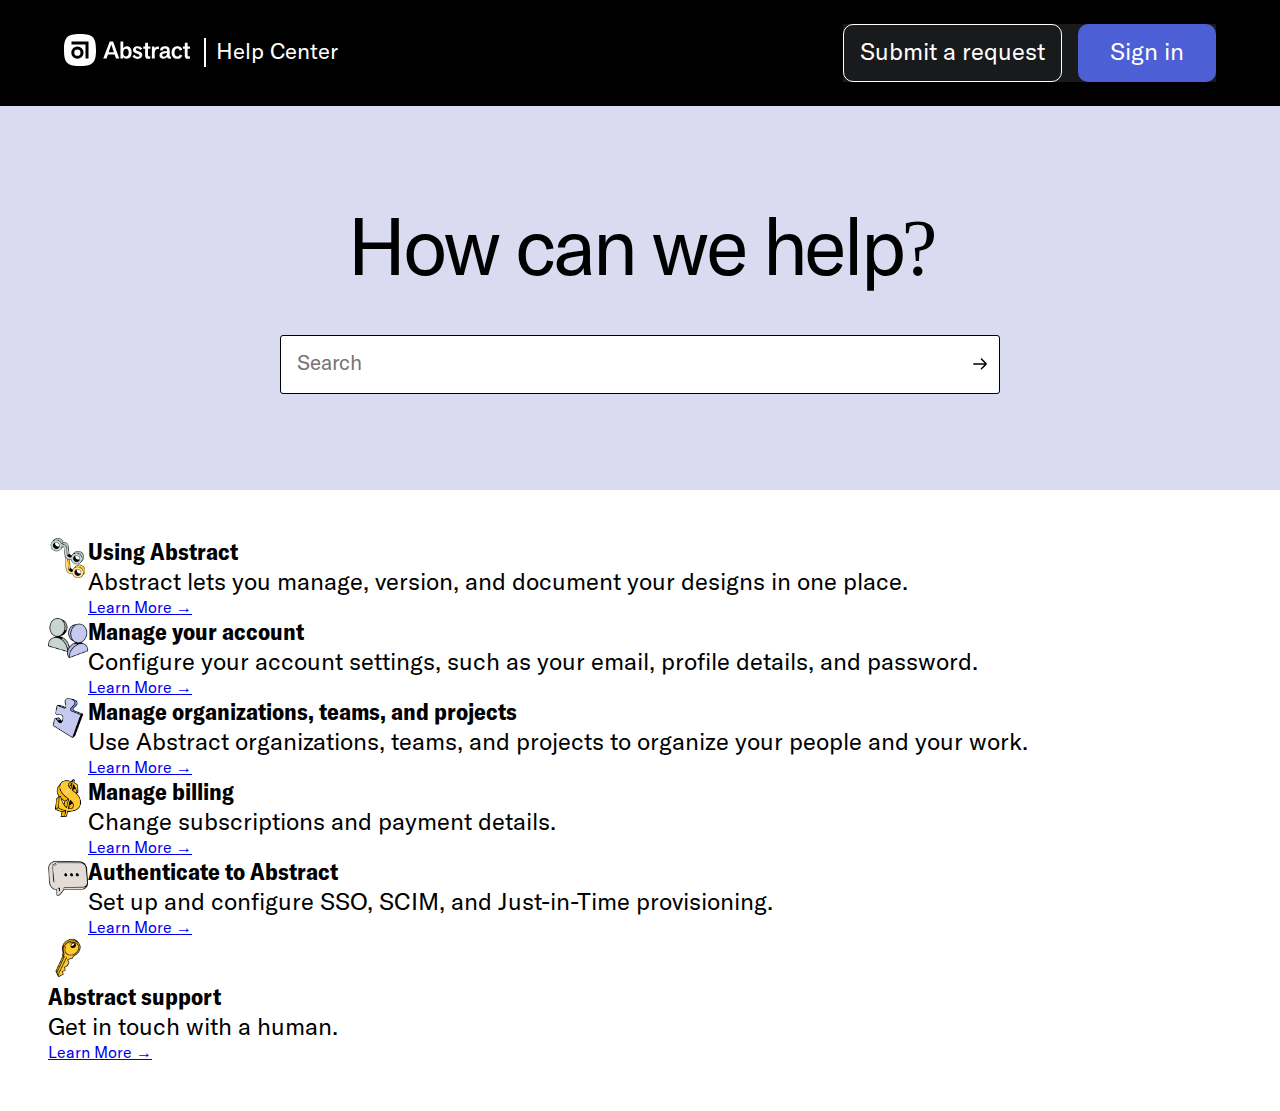
==== Abstract/index.html @ f52b9793 "adding Abstract" ====
<!DOCTYPE html>
<html lang="en">
<head>
    <meta charset="UTF-8">
    <meta http-equiv="X-UA-Compatible" content="IE=edge">
    <meta name="viewport" content="width=device-width, initial-scale=1.0">
    <title>Document</title>
    <link rel="stylesheet" href="https://cdnjs.cloudflare.com/ajax/libs/font-awesome/6.4.0/css/all.min.css" integrity="sha512-iecdLmaskl7CVkqkXNQ/ZH/XLlvWZOJyj7Yy7tcenmpD1ypASozpmT/E0iPtmFIB46ZmdtAc9eNBvH0H/ZpiBw==" crossorigin="anonymous" referrerpolicy="no-referrer" />
    <link rel="stylesheet" href="style.css">
    <script src="script.js" defer></script>
</head>
<body>
    <div class="page">
        <header>
            <div class="page-name">
                <a href="#">
                    <svg class="abstract-logo logo" viewBox="0 0 200 51" preserveAspectRatio="xMinYMid slice">
                        <g class="abstract-logo-mark">
                            <path d="M25.41 0C5.08 0 0 5.08 0 25.41s5.08 25.41 25.41 25.41 25.41-5.08 25.41-25.41S45.74 0 25.41 0zm-4.17 39.31A9.73 9.73 0 1 1 31 29.58a9.75 9.75 0 0 1-9.76 9.73zm17.67-.4h-4.77V16.67H11.91v-4.76h27z"></path>
                            <circle cx="21.24" cy="29.58" r="4.96"></circle>
                        </g>
                        <g class="abstract-logo-wordmark">
                            <path class="abstract-logo-letter-1" d="M70.9 28.81c2.37-6.59 3.32-9.26 4.19-12 1.26 3.92 2.56 7.58 4.08 12zM72.54 12L62.33 38.91h5.22l2.17-6.29h10.63l2.13 6.29h5.26L77.91 12z"></path>
                            <path class="abstract-logo-letter-2" d="M98.43 35.56c-2.82 0-4.46-2.33-4.46-6.37 0-3.62 1.91-5.9 4.61-5.9 2.55 0 4.12 2.32 4.12 6.13 0 4-1.64 6.14-4.27 6.14m-4.34-13.07V12h-4.46v26.9h4.27v-2.47a6.31 6.31 0 0 0 5.63 2.86c4.69 0 7.81-3.66 7.81-9.87s-2.85-9.87-7.31-9.87a7.3 7.3 0 0 0-5.94 2.94z"></path>
                            <path class="abstract-logo-letter-3" d="M116.71 22.8a4.77 4.77 0 0 1 4.29 2.67l3.32-2.25a8.44 8.44 0 0 0-7.48-3.82c-4.69 0-7.36 2.75-7.36 5.73s1.87 4.61 4.81 5.53l2 .65c2.86.91 3.51 1.45 3.51 2.71s-1.07 2-3 2a5.34 5.34 0 0 1-4.84-3.09l-3.47 2.29a9.35 9.35 0 0 0 8.12 4.27c4.73 0 7.67-2.56 7.67-6.07 0-3-1.91-4.61-5.26-5.68l-2-.61c-2.44-.76-3-1.3-3-2.44s.92-1.87 2.82-1.87"></path>
                            <path class="abstract-logo-letter-4" d="M133.3 23.52h3.7V20h-3.7v-6.2h-4.44l-.08 6.2h-3v3.57h3v10.4a5.92 5.92 0 0 0 1.07 4c.77.92 2 1.38 3.9 1.38a13.24 13.24 0 0 0 3.32-.43v-3.59a5.51 5.51 0 0 1-1.83.35c-1.38 0-1.94-.69-1.94-2.64z"></path>
                            <path class="abstract-logo-letter-5" d="M143.77 20h-4.27v19h4.5v-8.88a7.63 7.63 0 0 1 1-4.36 4.43 4.43 0 0 1 4-1.89 6.15 6.15 0 0 1 1.64.25V20a5.3 5.3 0 0 0-1.64-.3 5.44 5.44 0 0 0-5.26 3.18z"></path>
                            <path class="abstract-logo-letter-6" d="M163.54 30.93a5.57 5.57 0 0 1-.84 3 4.61 4.61 0 0 1-4 2c-2 0-2.9-1-2.9-2.4a2.34 2.34 0 0 1 1.64-2.33 18.72 18.72 0 0 1 6.07-1.15zm4.25-4c0-3-.4-4.54-1.58-5.65s-3.09-1.83-5.69-1.83c-4.85 0-7.91 2.29-8.21 6.42l4.28.38c.23-2.1 1.26-3.29 3.59-3.29a3.65 3.65 0 0 1 2.63.81 3 3 0 0 1 .73 2.29v1c-3 .19-6.68.72-8.55 1.56a5.25 5.25 0 0 0-3.48 5.08c0 3.4 2.45 5.57 5.92 5.57a7.63 7.63 0 0 0 6.22-2.71c.41 1.9 1.75 2.61 4.14 2.61a6.21 6.21 0 0 0 2-.31V36c-1.73.31-2-.7-2-2.18z"></path>
                            <path class="abstract-logo-letter-7" d="M175.35 29.31c0-4.23 2-6.17 4.57-6.17 1.8 0 3.17.84 3.7 3.35l4-1.37A7.33 7.33 0 0 0 180 19.4c-5.69 0-9.27 3.78-9.27 10s3.51 10.06 9 10.06c4.31 0 6.83-2.28 7.93-5.45l-4-1.37a3.51 3.51 0 0 1-3.7 3.09c-2.86-.01-4.61-2.22-4.61-6.42z"></path>
                            <path class="abstract-logo-letter-8" d="M196.23 23.52h3.67V20h-3.67v-6.2h-4.44l-.08 6.2h-3v3.57h3v10.4a5.92 5.92 0 0 0 1.07 4c.77.92 2 1.38 3.9 1.38a13.24 13.24 0 0 0 3.32-.43v-3.59a5.51 5.51 0 0 1-1.83.35c-1.38 0-1.94-.69-1.94-2.64z"></path>
                        </g>
                    </svg>
                </a>
                <a href="#">Help Center</a>
            </div>
            <div class="page-menu">
                <i class="fa-solid fa-magnifying-glass"></i>
                <i class="fa-solid fa-bars"></i>
            </div>
            <div class="page-button-container page-button-active">
                <div class="page-button">
                    <button>Submit a request</button>
                    <button>Sign in</button>
                </div>
            </div>
        </header>

        <main>
            <section>
                <div class="section-container">
                    <h1>How can we help?</h1>
                    <label >
                        <input type="text" placeholder="Search">
                    </label>
                </div>
            </section>
            <div class="function-container">
                <div class="function-item">
                    <img src="assets/images/image_1.png" alt="">
                    <div class="function-item-description">
                        <h2>Using Abstract</h2>
                        <p>Abstract lets you manage, version, and document your designs in one place.</p>
                        <a href="#">Learn More →</a>
                    </div>
                </div>
                <div class="function-item">
                    <img src="assets/images/image_2.png" alt="">
                    <div class="function-item-description">
                        <h2>Manage your account</h2>
                        <p>Configure your account settings, such as your email, profile details, and password.</p>
                        <a href="#">Learn More →</a>
                    </div>
                </div>
                <div class="function-item">
                    <img src="assets/images/image_3.png" alt="">
                    <div class="function-item-description">
                        <h2>Manage organizations, teams, and projects</h2>
                        <p>Use Abstract organizations, teams, and projects to organize your people and your work.</p>
                        <a href="#">Learn More →</a>
                    </div>
                </div>
                <div class="function-item">
                    <img src="assets/images/image_4.png" alt="">
                    <div class="function-item-description">
                        <h2>Manage billing</h2>
                        <p>Change subscriptions and payment details.</p>
                        <a href="#">Learn More →</a>
                    </div>
                </div>
                <div class="function-item">
                    <img src="assets/images/image_5.png" alt="">
                    <div class="function-item-description">
                        <h2>Authenticate to Abstract</h2>
                        <p>Set up and configure SSO, SCIM, and Just-in-Time provisioning.</p>
                        <a href="#">Learn More →</a>
                    </div>
                </div>
                <div>
                    <img src="assets/images/image_6.png" alt="">
                    <div class="function-item-description">
                        <h2>Abstract support</h2>
                        <p>Get in touch with a human.</p>
                        <a href="#">Learn More →</a>
                    </div>
                </div>
            </div>
        </main>
        <!-- <footer>
            <h3>Abstract</h3>
            <ul>
                <li><a href="#">Start Trial</a></li>
                <li><a href="#">Pricing</a></li>
                <li><a href="#">Download</a></li>
            </ul>

            <h3>Resources</h3>
            <ul>
                <li><a href="">Blog</a></li>
                <li><a href="">Help Center</a></li>
                <li><a href="">Release Notes</a></li>
                <li><a href="">Status</a></li>
            </ul>

            <h3>Community</h3>
            <ul>
                <li><a href="">Twitter</a></li>
                <li><a href="">LinkedIn</a></li>
                <li><a href="">Facebook</a></li>
                <li><a href="">Dribbble</a></li>
                <li><a href="">Podcast</a></li>
            </ul>

            <h3>Company</h3>
            <ul>
                <li><a href="">About Us</a></li>
                <li><a href="">Careers</a></li>
                <li><a href="">Legal</a></li>
            </ul>
            <h4>Contact Us</h3>
            <a href="#">info@abstract.com</a>

            <svg class="abstract-logo-footer" xmlns="http://www.w3.org/2000/svg" viewBox="0 0 200 51" preserveAspectRatio="xMinYMid slice">
                <g class="abstract-logo-mark-footer" fill="#fff">
                    <path d="M25.41 0C5.08 0 0 5.08 0 25.41s5.08 25.41 25.41 25.41 25.41-5.08 25.41-25.41S45.74 0 25.41 0zm-4.17 39.31A9.73 9.73 0 1 1 31 29.58a9.75 9.75 0 0 1-9.76 9.73zm17.67-.4h-4.77V16.67H11.91v-4.76h27z"></path>
                    <circle cx="21.24" cy="29.58" r="4.96"></circle>
                </g>
            </svg>
            <p>© Copyright 2023 Abstract Studio Design, Inc. All rights reserved</p>
        </footer> -->
    </div>
    <!--

 -->
</body>
</html>
---- Abstract/style.css ----
/* Custom variables */
:root {
    --section-bg-color:#DADBF1;
    --button-color_1:#191a1b;;
    --button-color_2:#4C5FD5;
    --black-color:#000000;
    --blue-color:blue;
    --white-color:#ffffff;
    --header-open-color:#191a1b;
    --header-open-border-color:rgba(255,255,255,.5);
    --font-weight-bold:700;
    --font-weight-regular:400;
    --font-weight-light:300;
}

/* Font set up */
@font-face {
    font-family: GT-America;
    src: url("assets/fonts/GT-America-Condensed-Bold-Trial.otf") format("opentype");
    font-weight: 700;
}
@font-face {
    font-family: GT-America;
    src: url("assets/fonts/GT-America-Standard-Regular-Trial.otf") format("opentype");
    font-weight: 400;
}
@font-face {
    font-family: GT-America;
    src: url("assets/fonts/GT-America-Standard-Light-Trial.otf") format("opentype");
    font-weight: 300;
}

/* Css reset */
*, *::before, *::after {
    box-sizing: border-box;
}
* {
    margin: 0;
}
input, button, textarea, select {
    font: inherit;
}

/* body setup */
body {
    font-family: 'GT-America';
    font-size: 1rem;
}

/* header styling */
header {
    background: var(--black-color);
    display: flex;
    align-items: center;
    justify-content: space-between;
    padding: 1.5rem 1rem;

}
.page-name a{
    display: inline-block;
    vertical-align: middle;
    color: var(--white-color);
    text-decoration: none;
}
.page-name a:first-child{
    padding-right:10px;
}
.page-name a:last-child{
    font-size:1.4rem;
    padding-left:10px;
    border-left: 2px solid var(--white-color);
}
.page-name .abstract-logo{
    fill: var(--white-color);
    width: 7.875rem;
}

.page-menu {
    color:var(--white-color);
    font-size:1.3rem;
}

.page-menu i:first-child{
    margin-right:.5rem;
}
.page-button-container{
    position:absolute;
    top:69.125px;
    left:0;
    width:100%;
    height: 13rem;
    border-top:1px solid var(--header-open-border-color);
    background:var(--header-open-color);
    display:flex;
    justify-content: center;
    align-items:center;
}
.page-button-active{
    display:none;
}
.page-button {
    display:flex;
    flex-direction: column;
    width: 40%;
}
.page-button button{
    background:none;
    color:var(--white-color);
    font-size:1.3rem;
    outline: none;
    border:none;
    font-size: 1.5rem;
}
.page-button button:first-child{
    padding-bottom: 1rem;
    border-bottom:1px solid var(--header-open-border-color);
}
.page-button button:last-child{
    padding-top: 1rem;
}

@media screen and (min-width:48rem){
    header {
        padding: 1.5rem 4rem;
    }
}

@media screen and (min-width:75rem){
    .page-menu{
        display:none;
    }
    .page-button-container{
        display:inline-block;
        position:static;
        border-top:none;
        width:auto;
        height:auto;
    }
    .page-button {
        flex-direction: row;
        width:auto;
        gap:1rem;
    }
    .page-button button {
        border-radius: 10px;
        font-size:1.5rem;
    }
    .page-button button:first-child {
        padding: .8rem 1rem;
        border: 1px solid white;
    }
    .page-button button:last-child {
        padding: .8rem 2rem;
        background-color:var(--button-color_2);
    }
}
/*section styling*/
section{
    padding: 6rem 0;
    background-color:var(--section-bg-color);
}
.section-container{
    margin:0 auto;
    text-align: center;
    width: 91vw;
    max-width: 45rem;
}

.section-container h1{
    font-size: 2.4rem;
    font-weight: var(--font-weight-regular);
    letter-spacing: -4px;
    margin-bottom: 2rem;
}
.section-container label{
    display:inline-block;
    width:100%;
    position:relative;
}

.section-container label:before{
    content:"";
    background-image:url("assets/images/search-arrow.svg");
    width:20px;
    height:20px;
    background-size:cover;
    position:absolute;
    top:45%;
    right:0;
    transform:translate(-50%,-50%);
}

.section-container input{
    width:100%;
    padding:1rem;
    outline:none;
    border:1px solid var(--black-color);
    border-radius:3px;
    font-size:1.3rem;
}

.section-container input:focus{
    border:1px solid var(--blue-color);
}

@media screen and (min-width:31rem){
    .section-container h1{
        font-size:4rem;
    }
}

@media screen and (min-width:48rem){
    .section-container h1{
        font-size:5rem;
    }
}

/*function styling*/
.function-container{
    display:grid;
    grid-template-columns: 1fr;
    padding:3rem;
}

.function-container img{
    width: 40px;
    height: 40px;
}

.function-item {
    display:flex;
}

/*footer styling */
footer{
    background-color: var(--black-color);
}

.abstract-logo-footer{
    width:100px;
}

/*  */

h2{
    font-weight:700;
}

p{
    font-weight:400;
    font-size: 1.5rem;
}
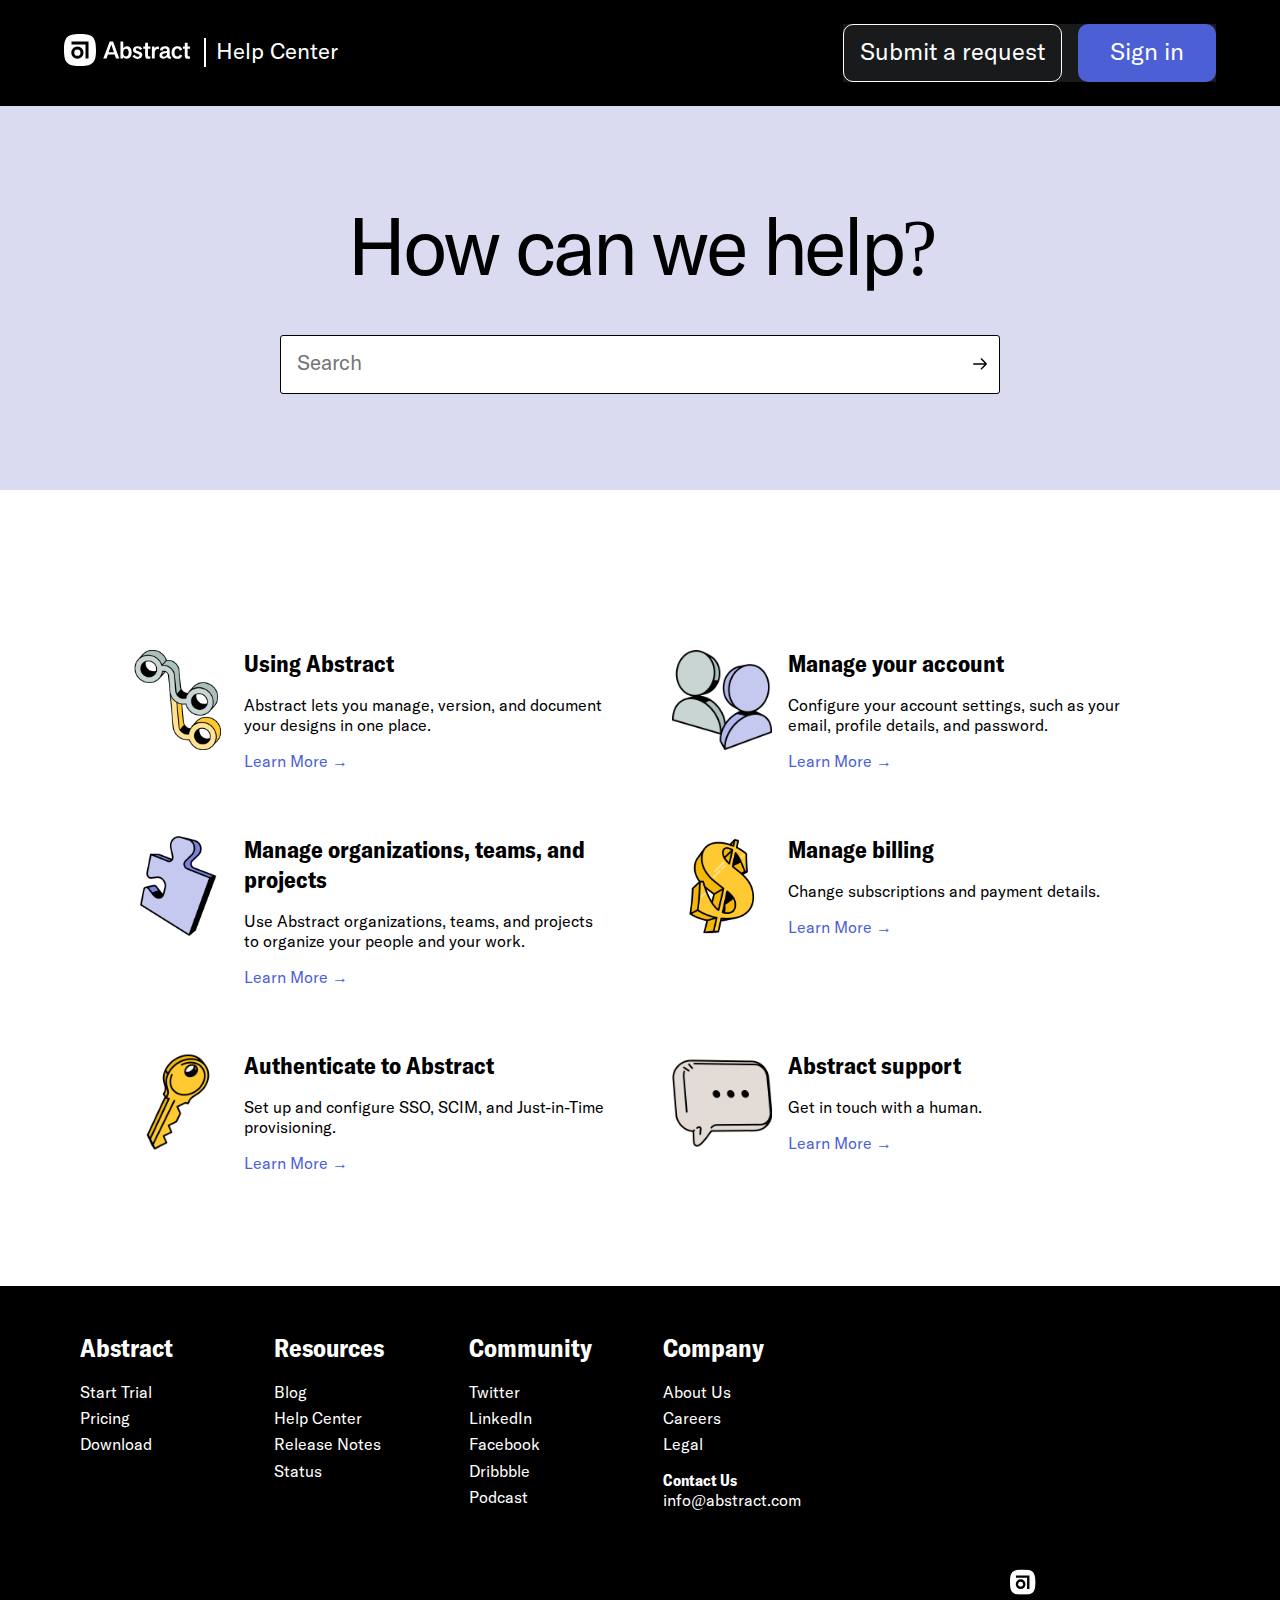
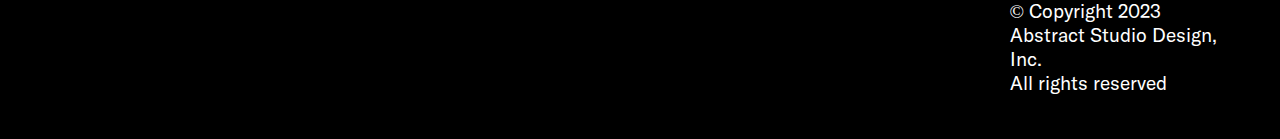
==== commit fc09b83d: "abstract finished" ====
--- a/Abstract/index.html
+++ b/Abstract/index.html
@@ -88,15 +88,15 @@
                     </div>
                 </div>
                 <div class="function-item">
-                    <img src="assets/images/image_5.png" alt="">
+                    <img src="assets/images/image_6.png" alt="">
                     <div class="function-item-description">
                         <h2>Authenticate to Abstract</h2>
                         <p>Set up and configure SSO, SCIM, and Just-in-Time provisioning.</p>
                         <a href="#">Learn More →</a>
                     </div>
                 </div>
-                <div>
-                    <img src="assets/images/image_6.png" alt="">
+                <div class="function-item">
+                    <img src="assets/images/image_5.png" alt="">
                     <div class="function-item-description">
                         <h2>Abstract support</h2>
                         <p>Get in touch with a human.</p>
@@ -105,51 +105,63 @@
                 </div>
             </div>
         </main>
-        <!-- <footer>
-            <h3>Abstract</h3>
-            <ul>
-                <li><a href="#">Start Trial</a></li>
-                <li><a href="#">Pricing</a></li>
-                <li><a href="#">Download</a></li>
-            </ul>
-
-            <h3>Resources</h3>
-            <ul>
-                <li><a href="">Blog</a></li>
-                <li><a href="">Help Center</a></li>
-                <li><a href="">Release Notes</a></li>
-                <li><a href="">Status</a></li>
-            </ul>
-
-            <h3>Community</h3>
-            <ul>
-                <li><a href="">Twitter</a></li>
-                <li><a href="">LinkedIn</a></li>
-                <li><a href="">Facebook</a></li>
-                <li><a href="">Dribbble</a></li>
-                <li><a href="">Podcast</a></li>
-            </ul>
-
-            <h3>Company</h3>
-            <ul>
-                <li><a href="">About Us</a></li>
-                <li><a href="">Careers</a></li>
-                <li><a href="">Legal</a></li>
-            </ul>
-            <h4>Contact Us</h3>
-            <a href="#">info@abstract.com</a>
-
-            <svg class="abstract-logo-footer" xmlns="http://www.w3.org/2000/svg" viewBox="0 0 200 51" preserveAspectRatio="xMinYMid slice">
-                <g class="abstract-logo-mark-footer" fill="#fff">
-                    <path d="M25.41 0C5.08 0 0 5.08 0 25.41s5.08 25.41 25.41 25.41 25.41-5.08 25.41-25.41S45.74 0 25.41 0zm-4.17 39.31A9.73 9.73 0 1 1 31 29.58a9.75 9.75 0 0 1-9.76 9.73zm17.67-.4h-4.77V16.67H11.91v-4.76h27z"></path>
-                    <circle cx="21.24" cy="29.58" r="4.96"></circle>
-                </g>
-            </svg>
-            <p>© Copyright 2023 Abstract Studio Design, Inc. All rights reserved</p>
-        </footer> -->
+        <footer>
+            <div class="footer-container">
+                <div class="footer-function-item footer-item-1">
+                    <h3>Abstract</h3>
+                    <ul>
+                        <li><a href="#">Start Trial</a></li>
+                        <li><a href="#">Pricing</a></li>
+                        <li><a href="#">Download</a></li>
+                    </ul>
+                </div>
+    
+                <div class="footer-function-item footer-item-2">
+                    <h3>Resources</h3>
+                    <ul>
+                        <li><a href="">Blog</a></li>
+                        <li><a href="">Help Center</a></li>
+                        <li><a href="">Release Notes</a></li>
+                        <li><a href="">Status</a></li>
+                    </ul>
+                </div>
+    
+                <div class="footer-function-item footer-item-3">
+                    <h3>Community</h3>
+                    <ul>
+                        <li><a href="">Twitter</a></li>
+                        <li><a href="">LinkedIn</a></li>
+                        <li><a href="">Facebook</a></li>
+                        <li><a href="">Dribbble</a></li>
+                        <li><a href="">Podcast</a></li>
+                    </ul>
+                </div>
+    
+                <div class="footer-function-item footer-item-4">
+                    <h3>Company</h3>
+                    <ul>
+                        <li><a href="">About Us</a></li>
+                        <li><a href="">Careers</a></li>
+                        <li><a href="">Legal</a></li>
+                    </ul>
+                    <h4>Contact Us</h3>
+                    <a href="#">info@abstract.com</a>                    
+                </div>           
+            </div>
+            <div class="copy-right">
+                <svg class="abstract-logo-footer" xmlns="http://www.w3.org/2000/svg" viewBox="0 0 200 51" preserveAspectRatio="xMinYMid slice">
+                    <g class="abstract-logo-mark-footer" fill="#fff">
+                        <path d="M25.41 0C5.08 0 0 5.08 0 25.41s5.08 25.41 25.41 25.41 25.41-5.08 25.41-25.41S45.74 0 25.41 0zm-4.17 39.31A9.73 9.73 0 1 1 31 29.58a9.75 9.75 0 0 1-9.76 9.73zm17.67-.4h-4.77V16.67H11.91v-4.76h27z"></path>
+                        <circle cx="21.24" cy="29.58" r="4.96"></circle>
+                    </g>
+                </svg>
+                <div class="copy-right-text">
+                    <p>© Copyright 2023</p>
+                    <p>Abstract Studio Design, Inc.</p> 
+                    <p>All rights reserved</p>
+                </div>
+            </div>             
+        </footer>
     </div>
-    <!--
-
- -->
 </body>
 </html>--- a/Abstract/style.css
+++ b/Abstract/style.css
@@ -6,6 +6,7 @@
     --button-color_2:#4C5FD5;
     --black-color:#000000;
     --blue-color:blue;
+    --link-color:#4C5FD5;;
     --white-color:#ffffff;
     --header-open-color:#191a1b;
     --header-open-border-color:rgba(255,255,255,.5);
@@ -38,8 +39,9 @@
 * {
     margin: 0;
 }
-input, button, textarea, select {
+input, button, textarea, select,a {
     font: inherit;
+    color:inherit;
 }
 
 /* body setup */
@@ -75,14 +77,23 @@
     fill: var(--white-color);
     width: 7.875rem;
 }
-
 .page-menu {
     color:var(--white-color);
     font-size:1.3rem;
 }
-
 .page-menu i:first-child{
     margin-right:.5rem;
+}
+
+.page-menu .fa-bars,.page-menu .fa-magnifying-glass{
+    cursor:pointer;
+}
+.fa-magnifying-glass{
+    transition: transform .3s;
+}
+
+.fa-magnifying-glass:hover {
+    transform: scale(1.3);
 }
 .page-button-container{
     position:absolute;
@@ -95,6 +106,7 @@
     display:flex;
     justify-content: center;
     align-items:center;
+    z-index: 1;
 }
 .page-button-active{
     display:none;
@@ -220,34 +232,129 @@
 .function-container{
     display:grid;
     grid-template-columns: 1fr;
-    padding:3rem;
-}
-
-.function-container img{
-    width: 40px;
-    height: 40px;
+    gap:4rem;
+    max-width: 1600px;
+    width: 80%;
+    margin: 7rem auto;
 }
 
 .function-item {
     display:flex;
+    gap:1rem;
+}
+
+.function-item img {
+    max-width:70px;
+    max-height:70px;
+}
+
+.function-item-description > * {
+    margin-bottom: 1rem;
+}
+
+.function-item-description a{
+    text-decoration:none;
+    color: var(--link-color);
+}
+
+@media screen and (min-width:48rem){
+    .function-container{
+        grid-template-columns: 1fr 1fr;
+        margin: 10rem auto 7rem auto;
+    }
+    .function-item img {
+        max-width:100px;
+        max-height:100px;
+    }    
 }
 
 /*footer styling */
 footer{
+    --heading-size: 1.6rem;
     background-color: var(--black-color);
+    color:var(--white-color);
+    padding: 3rem 1rem;
+}
+
+.footer-container {
+    display: grid;
+    grid-template-columns: 1fr 1fr;
+    gap:3rem;
+}
+
+.footer-function-item h4 {
+    margin-top:1rem;
+}
+
+.footer-function-item h3 {
+    font-size: var(--heading-size);
+    margin-bottom: 1rem;
+}
+
+.footer-function-item ul {
+    list-style: none;
+    padding:0;
+}
+.footer-function-item ul li{
+    margin-bottom:.4rem;
+}
+
+.footer-function-item ul li a,.footer-function-item a{
+    text-decoration: none;
 }
 
 .abstract-logo-footer{
     width:100px;
 }
 
-/*  */
-
-h2{
-    font-weight:700;
-}
-
-p{
-    font-weight:400;
-    font-size: 1.5rem;
-}+.copy-right {
+    width: 15.1875rem;
+    margin-top:1rem;
+    font-size:1.2rem;
+}
+
+@media screen and (min-width:633px){
+    footer{
+        position:relative;
+        padding: 3rem 2rem;
+    }
+    .footer-container {
+        width:45vw;
+    }
+    .copy-right {
+        position:absolute;
+        right:0;
+        bottom:0;
+        transform: translateY(-22%);
+        margin-right: 24px;
+    }
+}
+
+@media screen and (min-width:769px){
+    footer{
+        padding: 3rem 5rem;
+    }
+    .footer-container {
+        width:78vw;
+    }
+    .copy-right {
+        position:relative;
+        display:inline-block;
+        right: -66%;
+        transform:none;
+        margin-top:3rem;
+    }
+}
+
+
+@media screen and (min-width:1000px){
+    .footer-container {
+        grid-template-columns: 1fr 1fr 1fr 1fr;
+        width: 57vw;
+    }
+    .copy-right {
+        right: -83%;
+        transform: translateY(5%);
+    }
+}
+/*  */